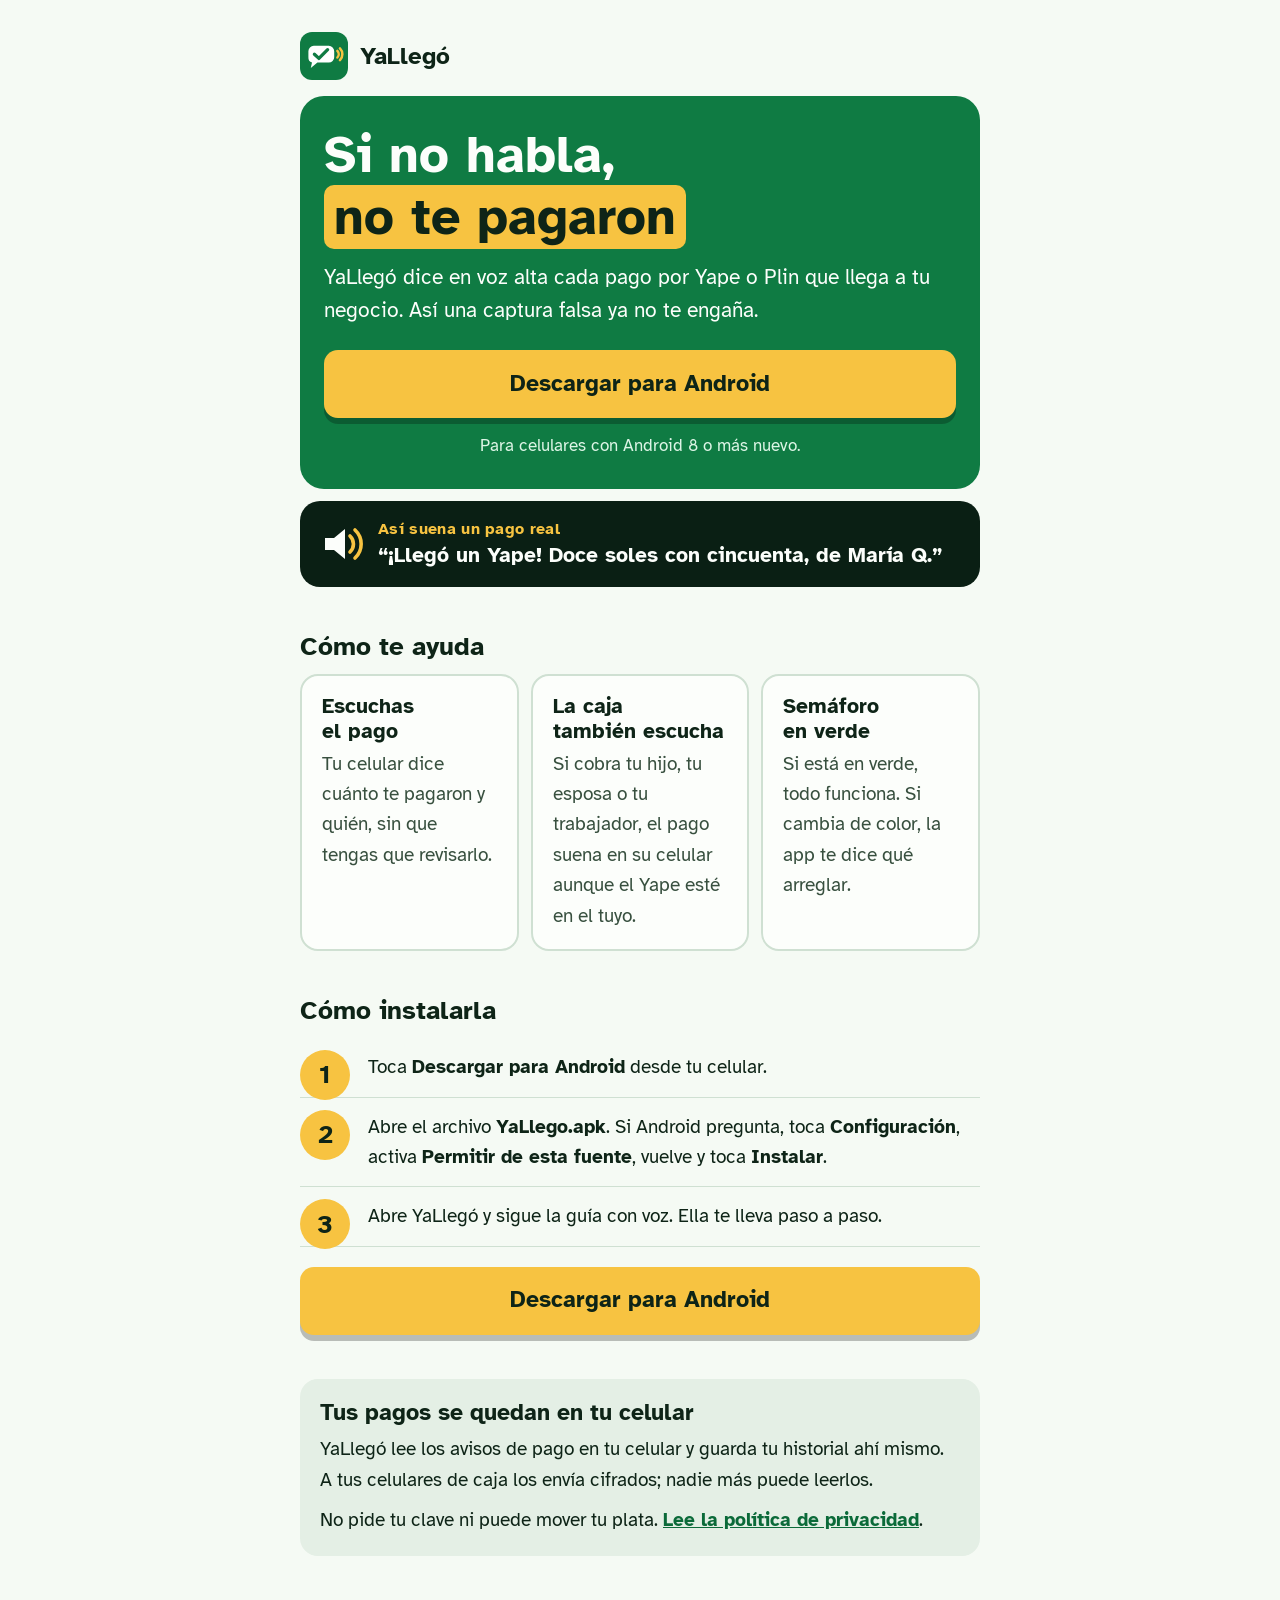
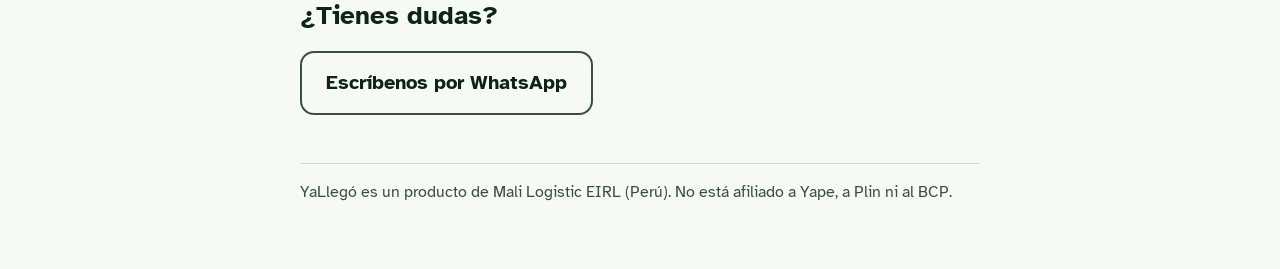
==== index.html @ d6e0ea01 "Web: aviso 'Ábrelo en Chrome' dentro de TikTok, Facebook o Instagram Co-Authored-By: Claude Opus 5.5" ====
<!doctype html>
<html lang="es-PE">
<head>
<meta charset="utf-8"><meta name="viewport" content="width=device-width,initial-scale=1">
<title>YaLlegó: escucha cada pago que llega a tu negocio</title>
<meta name="description" content="YaLlegó te avisa en voz alta cada pago por Yape o Plin, también en el celular de tu caja. Si no habla, no te pagaron.">
<meta name="theme-color" content="#0F7B43">
<meta property="og:type" content="website">
<meta property="og:locale" content="es_PE">
<meta property="og:title" content="YaLlegó: si no habla, no te pagaron">
<meta property="og:description" content="Tu celular dice en voz alta cada pago que llega a tu negocio, también en el celular de tu caja.">
<meta property="og:url" content="https://manoly24096.github.io/yapevoz-descargas/">
<meta property="og:image" content="https://manoly24096.github.io/yapevoz-descargas/compartir.png">
<meta property="og:image:width" content="1200"><meta property="og:image:height" content="630">
<meta name="twitter:card" content="summary_large_image">
<link rel="icon" href="icono.svg" type="image/svg+xml">
<link rel="preconnect" href="https://fonts.googleapis.com"><link rel="preconnect" href="https://fonts.gstatic.com" crossorigin><link href="https://fonts.googleapis.com/css2?family=Atkinson+Hyperlegible:wght@400;700&display=swap" rel="stylesheet">
<link rel="stylesheet" href="estilo.css">
</head>
<body><main>

<!-- Navegadores dentro de apps (TikTok, Facebook, Instagram…) bloquean la descarga del APK sin avisar. -->
<section id="dentro-app" class="dentro-app" hidden>
<h2>Ábrelo en Chrome para descargar</h2>
<p>Estás viendo esta página dentro de <b id="app-nombre">otra app</b>, y desde aquí Android no deja descargar YaLlegó.</p>
<a id="abrir-chrome" class="boton grande" href="#">Abrir en Chrome</a>
<button id="copiar-enlace" class="boton linea" type="button">Copiar enlace</button>
<p class="nota">¿No se abre? Toca <b>⋯</b> arriba a la derecha y elige <b>Abrir en el navegador</b>. O copia el enlace y pégalo en Chrome.</p>
</section>

<p class="marca">
<svg viewBox="14 14 80 80" aria-hidden="true"><rect x="14" y="14" width="80" height="80" rx="20" fill="#0F7B43"/><path fill="#fff" d="M37,37H62A9,9 0 0,1 71,46V56A9,9 0 0,1 62,65H43L32,74L34,65A9,9 0 0,1 28,56V46A9,9 0 0,1 37,37Z"/><path d="M38,51L45.5,58L60,43.5" fill="none" stroke="#0F7B43" stroke-width="5.5" stroke-linecap="round" stroke-linejoin="round"/><path d="M76.3,45.5A8,8 0 0,1 76.3,56.5M80.6,41.2A14,14 0 0,1 80.6,60.8" fill="none" stroke="#F7C341" stroke-width="4.2" stroke-linecap="round"/></svg>
YaLlegó
</p>

<section class="portada">
<h1>Si no habla, <span>no te pagaron</span></h1>
<p>YaLlegó dice en voz alta cada pago por Yape o Plin que llega a tu negocio. Así una captura falsa ya no te engaña.</p>
<a class="boton grande" href="https://github.com/manoly24096/yapevoz-descargas/releases/latest/download/YaLlego.apk">Descargar para Android</a>
<p class="nota">Para celulares con Android 8 o más nuevo.</p>
</section>

<div class="voz">
<svg viewBox="0 0 44 44" aria-hidden="true"><path d="M5 16h9l11-9v30l-11-9H5z" fill="#FCFEFB"/><path d="M30 14a11 11 0 0 1 0 16M35 8a19 19 0 0 1 0 28" fill="none" stroke="#F7C341" stroke-width="3.6" stroke-linecap="round"/></svg>
<p><small>Así suena un pago real</small>“¡Llegó un Yape! Doce soles con cincuenta, de María Q.”</p>
</div>

<h2>Cómo te ayuda</h2>
<ul class="puntos">
<li><h3>Escuchas el pago</h3><p>Tu celular dice cuánto te pagaron y quién, sin que tengas que revisarlo.</p></li>
<li><h3>La caja también escucha</h3><p>Si cobra tu hijo, tu esposa o tu trabajador, el pago suena en su celular aunque el Yape esté en el tuyo.</p></li>
<li><h3>Semáforo en verde</h3><p>Si está en verde, todo funciona. Si cambia de color, la app te dice qué arreglar.</p></li>
</ul>

<h2>Cómo instalarla</h2>
<ol class="pasos">
<li>Toca <b>Descargar para Android</b> desde tu celular.</li>
<li>Abre el archivo <b>YaLlego.apk</b>. Si Android pregunta, toca <b>Configuración</b>, activa <b>Permitir de esta fuente</b>, vuelve y toca <b>Instalar</b>.</li>
<li>Abre YaLlegó y sigue la guía con voz. Ella te lleva paso a paso.</li>
</ol>
<a class="boton grande" href="https://github.com/manoly24096/yapevoz-descargas/releases/latest/download/YaLlego.apk">Descargar para Android</a>

<section class="confianza">
<h2>Tus pagos se quedan en tu celular</h2>
<p>YaLlegó lee los avisos de pago en tu celular y guarda tu historial ahí mismo. A tus celulares de caja los envía cifrados; nadie más puede leerlos.</p>
<p>No pide tu clave ni puede mover tu plata. <a href="privacidad.html">Lee la política de privacidad</a>.</p>
</section>

<h2>¿Tienes dudas?</h2>
<a class="boton linea" href="https://wa.me/51921773497?text=Hola%2C%20quiero%20informaci%C3%B3n%20de%20YaLleg%C3%B3">Escríbenos por WhatsApp</a>

<footer>YaLlegó es un producto de Mali Logistic EIRL (Perú). No está afiliado a Yape, a Plin ni al BCP.</footer>
</main>
<script>
(function () {
  var ua = navigator.userAgent || '';
  if (!/Android/i.test(ua)) return;
  var apps = [[/musical_ly|Bytedance|TikTok|trill_/i, 'TikTok'], [/FBAN|FBAV|FB_IAB|FBIOS/i, 'Facebook'],
    [/Instagram/i, 'Instagram'], [/Snapchat/i, 'Snapchat'], [/\bLine\//i, 'LINE'], [/; wv\)/, 'otra app']];
  var nombre = null;
  for (var i = 0; i < apps.length; i++) if (apps[i][0].test(ua)) { nombre = apps[i][1]; break; }
  if (!nombre) return;

  var url = 'https://manoly24096.github.io/yapevoz-descargas/';
  var aviso = document.getElementById('dentro-app');
  document.getElementById('app-nombre').textContent = nombre;
  document.getElementById('abrir-chrome').href = 'intent://manoly24096.github.io/yapevoz-descargas/#Intent;scheme=https;package=com.android.chrome;S.browser_fallback_url=' + encodeURIComponent(url) + ';end';
  aviso.hidden = false;

  var copiar = document.getElementById('copiar-enlace');
  copiar.addEventListener('click', function () {
    var listo = function () { copiar.textContent = 'Enlace copiado ✓'; };
    if (navigator.clipboard) navigator.clipboard.writeText(url).then(listo, function () { prompt('Copia este enlace:', url); });
    else prompt('Copia este enlace:', url);
  });

  // Los botones de descarga llevan al aviso en vez de fallar en silencio.
  var botones = document.querySelectorAll('a[href$="YaLlego.apk"]');
  for (var j = 0; j < botones.length; j++) botones[j].addEventListener('click', function (e) {
    e.preventDefault();
    aviso.scrollIntoView({ behavior: 'smooth', block: 'start' });
  });
})();
</script>
</body></html>
---- estilo.css ----
:root{--papel:#F5FAF4;--superficie:#FCFEFB;--hundido:#E4EFE5;--tinta:#0E2417;--suave:#38503F;--verde:#0F7B43;--primario:#0B6A39;--hero:#F7C341;--linea:#CFE0D2;--noche:#0A1F14}
*{box-sizing:border-box}
html{-webkit-text-size-adjust:100%}
body{margin:0;background:var(--papel);color:var(--tinta);font:19px/1.6 "Atkinson Hyperlegible",system-ui,sans-serif}
main{max-width:720px;margin:0 auto;padding:20px 20px 64px}
h1,h2,h3{line-height:1.2;text-wrap:balance}
h2{font-size:26px;margin:44px 0 12px}
a{color:var(--primario);font-weight:700}
a:focus-visible{outline:3px solid var(--tinta);outline-offset:3px}
small,.nota{color:var(--suave)}
ul{padding-left:22px}li{margin:6px 0}
footer{margin-top:48px;border-top:1px solid var(--linea);padding-top:16px;color:var(--suave);font-size:16px}

/* Cabecera simple (política de privacidad) */
header{background:var(--verde);color:var(--superficie);border-radius:20px;padding:24px;margin-bottom:28px}
header h1{margin:0;font-size:32px}
header p{margin:6px 0 0}

/* Botones */
.boton{display:inline-flex;align-items:center;justify-content:center;gap:10px;min-height:56px;background:var(--primario);color:var(--superficie);text-decoration:none;padding:14px 24px;border-radius:14px;margin:8px 8px 0 0;font-size:20px}
.boton.grande{display:flex;width:100%;min-height:68px;font-size:23px;margin:0;background:var(--hero);color:var(--tinta);box-shadow:0 6px 0 rgba(0,0,0,.25)}
.boton.grande:active{transform:translateY(3px);box-shadow:0 3px 0 rgba(0,0,0,.25)}
.boton.linea{background:transparent;color:var(--tinta);border:2px solid var(--suave)}

/* Portada de la página principal */
.marca{display:flex;align-items:center;gap:12px;font-weight:700;font-size:24px;margin:0 0 16px}
.marca svg{width:48px;height:48px;flex:none}
.portada{background:var(--verde);color:var(--superficie);border-radius:24px;padding:28px 24px 30px;margin:0 0 12px}
.portada h1{font-size:clamp(36px,10vw,52px);margin:0 0 12px}
.portada h1 span{background:var(--hero);color:var(--tinta);border-radius:10px;padding:0 10px;box-decoration-break:clone;-webkit-box-decoration-break:clone}
.portada p{margin:0 0 22px;font-size:21px}
.portada .nota{color:#DDF5E6;font-size:17px;margin:14px 0 0;text-align:center}

/* Voz de la app */
.voz{display:flex;gap:14px;align-items:center;background:var(--noche);color:var(--superficie);border-radius:20px;padding:18px 20px;margin:0 0 8px}
.voz svg{width:44px;height:44px;flex:none}
.voz p{margin:0;font-size:21px;font-weight:700;line-height:1.35}
.voz small{display:block;color:var(--hero);font-size:16px;font-weight:700;letter-spacing:.02em}

/* Cómo funciona */
.puntos{list-style:none;padding:0;margin:0;display:grid;gap:12px}
.puntos li{margin:0;background:var(--superficie);border:2px solid var(--linea);border-radius:18px;padding:18px 20px}
.puntos h3{margin:0 0 4px;font-size:21px}
.puntos p{margin:0;color:var(--suave)}

/* Pasos de instalación */
.pasos{list-style:none;padding:0;margin:0 0 20px;counter-reset:paso}
.pasos li{counter-increment:paso;position:relative;margin:0;padding:14px 0 14px 68px;border-bottom:1px solid var(--linea)}
.pasos li::before{content:counter(paso);position:absolute;left:0;top:12px;width:50px;height:50px;border-radius:50%;background:var(--hero);color:var(--tinta);font-weight:700;font-size:26px;display:flex;align-items:center;justify-content:center}

/* Bloque de confianza */
.confianza{background:var(--hundido);border-radius:18px;padding:20px;margin-top:44px}
.confianza h2{margin:0 0 8px;font-size:23px}
.confianza p{margin:0 0 10px}
.confianza p:last-child{margin:0}

@media (min-width:640px){.puntos{grid-template-columns:repeat(3,1fr)}main{padding-top:32px}}

/* Aviso: la página se abrió dentro de TikTok, Facebook, etc. (ahí no se puede descargar el APK) */
.dentro-app{background:var(--hero);color:var(--tinta);border-radius:20px;padding:20px;margin:0 0 20px}
.dentro-app h2{margin:0 0 8px;font-size:24px}
.dentro-app p{margin:0 0 14px}
.dentro-app .boton.grande{background:var(--noche);color:var(--superficie)}
.dentro-app .boton.linea{display:flex;width:100%;margin:12px 0 0;font:inherit;font-weight:700;cursor:pointer;border-color:var(--tinta)}
.dentro-app .nota{color:var(--tinta);font-size:17px;margin:14px 0 0}
.dentro-app[hidden]{display:none}
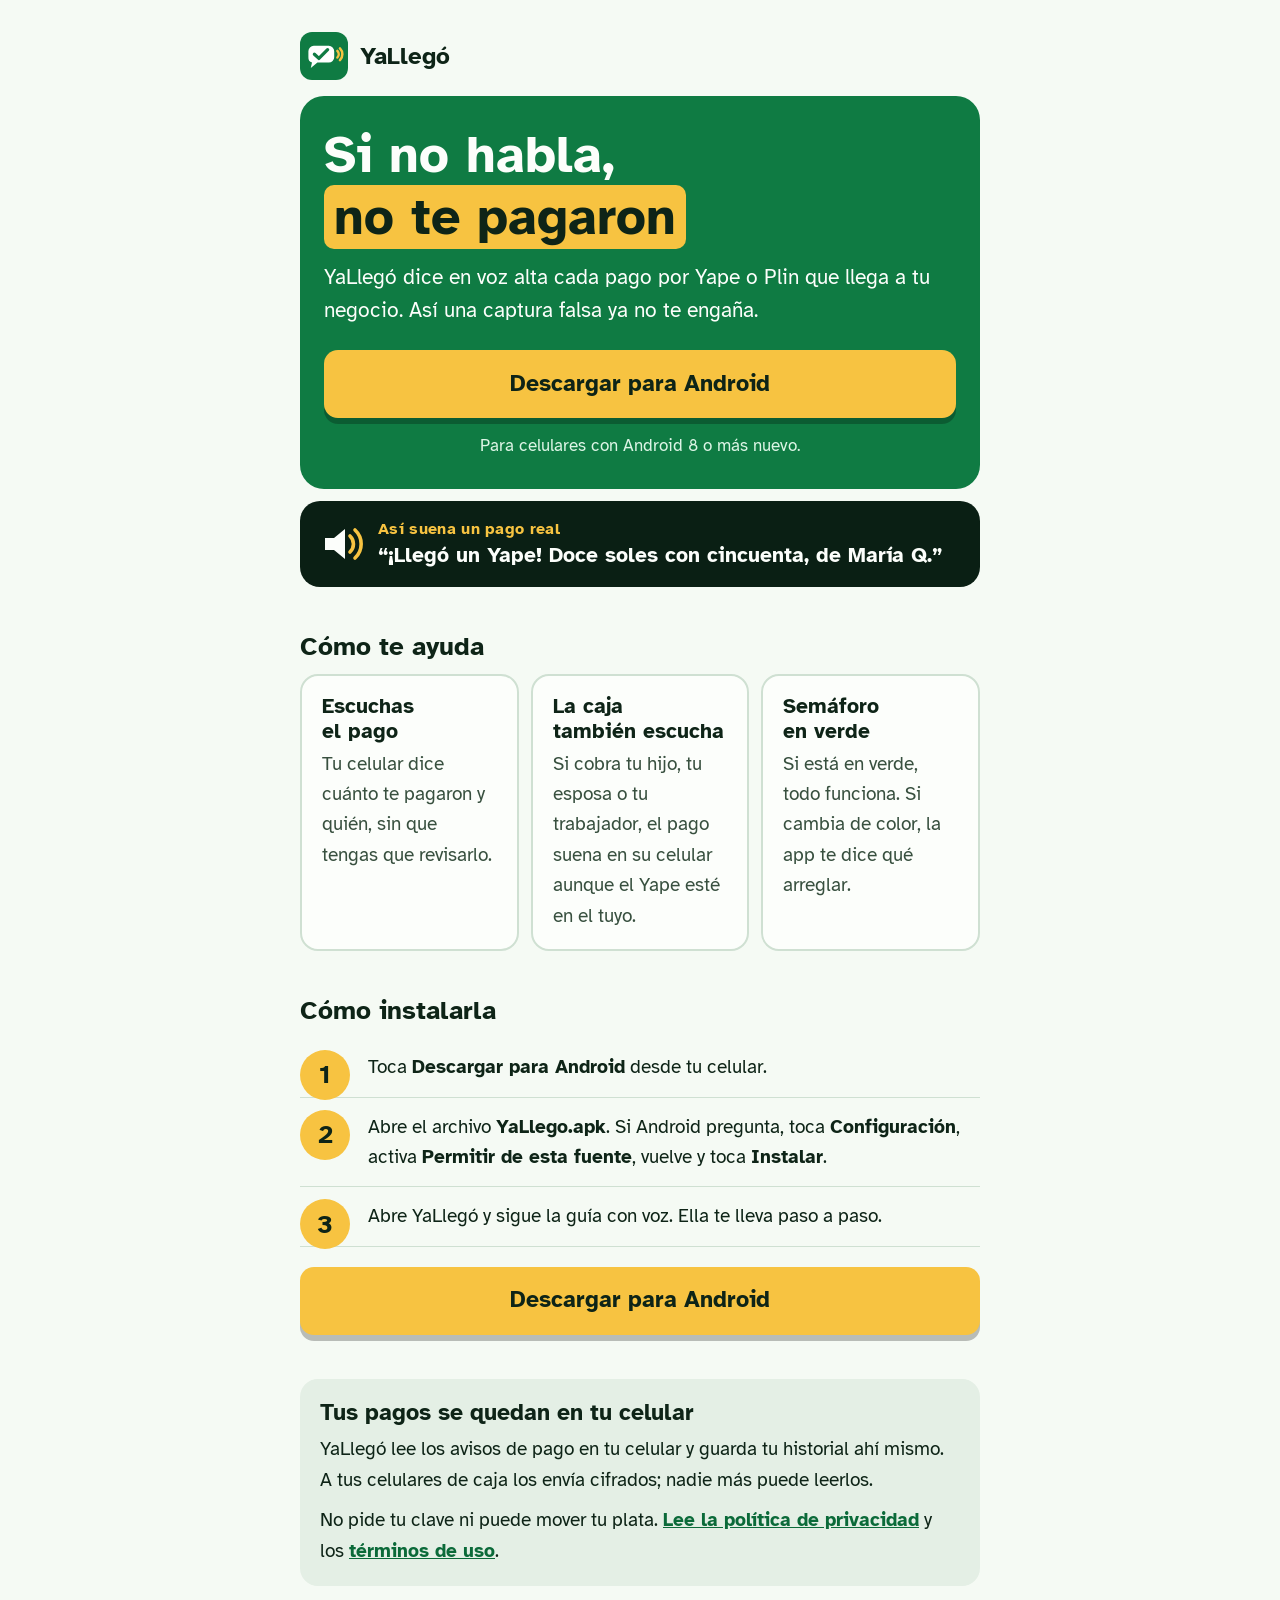
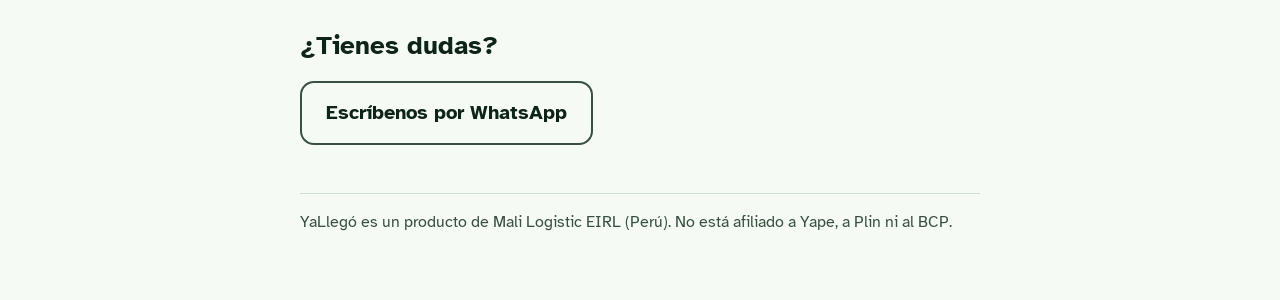
==== commit 3df8f4a1: "Términos de uso de YaLlegó y enlaces desde privacidad y portada Co-Authored-By: Claude Opus 5.5 <nor" ====
--- a/index.html
+++ b/index.html
@@ -22,7 +22,7 @@
 <!-- Navegadores dentro de apps (TikTok, Facebook, Instagram…) bloquean la descarga del APK sin avisar. -->
 <section id="dentro-app" class="dentro-app" hidden>
 <h2>Ábrelo en Chrome para descargar</h2>
-<p>Estás viendo esta página dentro de <b id="app-nombre">otra app</b>, y desde aquí Android no deja descargar YaLlegó.</p>
+<p id="aviso-texto">Estás viendo esta página dentro de <b id="app-nombre">otra app</b>, y desde aquí Android no deja descargar YaLlegó.</p>
 <a id="abrir-chrome" class="boton grande" href="#">Abrir en Chrome</a>
 <button id="copiar-enlace" class="boton linea" type="button">Copiar enlace</button>
 <p class="nota">¿No se abre? Toca <b>⋯</b> arriba a la derecha y elige <b>Abrir en el navegador</b>. O copia el enlace y pégalo en Chrome.</p>
@@ -63,7 +63,7 @@
 <section class="confianza">
 <h2>Tus pagos se quedan en tu celular</h2>
 <p>YaLlegó lee los avisos de pago en tu celular y guarda tu historial ahí mismo. A tus celulares de caja los envía cifrados; nadie más puede leerlos.</p>
-<p>No pide tu clave ni puede mover tu plata. <a href="privacidad.html">Lee la política de privacidad</a>.</p>
+<p>No pide tu clave ni puede mover tu plata. <a href="privacidad.html">Lee la política de privacidad</a> y los <a href="terminos.html">términos de uso</a>.</p>
 </section>
 
 <h2>¿Tienes dudas?</h2>
@@ -74,31 +74,49 @@
 <script>
 (function () {
   var ua = navigator.userAgent || '';
-  if (!/Android/i.test(ua)) return;
-  var apps = [[/musical_ly|Bytedance|TikTok|trill_/i, 'TikTok'], [/FBAN|FBAV|FB_IAB|FBIOS/i, 'Facebook'],
-    [/Instagram/i, 'Instagram'], [/Snapchat/i, 'Snapchat'], [/\bLine\//i, 'LINE'], [/; wv\)/, 'otra app']];
-  var nombre = null;
-  for (var i = 0; i < apps.length; i++) if (apps[i][0].test(ua)) { nombre = apps[i][1]; break; }
-  if (!nombre) return;
-
   var url = 'https://manoly24096.github.io/yapevoz-descargas/';
   var aviso = document.getElementById('dentro-app');
-  document.getElementById('app-nombre').textContent = nombre;
+  var titulo = aviso.querySelector('h2');
+  var texto = document.getElementById('aviso-texto');
+
+  // Diagnóstico: abrir la web con #ua muestra cómo se identifica el navegador (para soporte).
+  if (location.hash === '#ua') {
+    var d = document.createElement('p'); d.className = 'nota'; d.style.wordBreak = 'break-all';
+    d.textContent = ua; document.querySelector('main').prepend(d);
+  }
+  if (!/Android/i.test(ua)) return;
+
   document.getElementById('abrir-chrome').href = 'intent://manoly24096.github.io/yapevoz-descargas/#Intent;scheme=https;package=com.android.chrome;S.browser_fallback_url=' + encodeURIComponent(url) + ';end';
-  aviso.hidden = false;
-
   var copiar = document.getElementById('copiar-enlace');
   copiar.addEventListener('click', function () {
     var listo = function () { copiar.textContent = 'Enlace copiado ✓'; };
     if (navigator.clipboard) navigator.clipboard.writeText(url).then(listo, function () { prompt('Copia este enlace:', url); });
     else prompt('Copia este enlace:', url);
   });
+  function mostrar() { aviso.hidden = false; aviso.scrollIntoView({ behavior: 'smooth', block: 'start' }); }
 
-  // Los botones de descarga llevan al aviso en vez de fallar en silencio.
+  // 1) Navegador dentro de una app conocida: se avisa desde el inicio y Descargar lleva al aviso.
+  var apps = [[/musical_ly|Bytedance|TikTok|trill_|aweme/i, 'TikTok'], [/FBAN|FBAV|FB_IAB|FBIOS/i, 'Facebook'],
+    [/Instagram/i, 'Instagram'], [/Snapchat/i, 'Snapchat'], [/\bLine\//i, 'LINE'], [/; wv\)/, 'otra app']];
+  var nombre = null;
+  for (var i = 0; i < apps.length; i++) if (apps[i][0].test(ua)) { nombre = apps[i][1]; break; }
   var botones = document.querySelectorAll('a[href$="YaLlego.apk"]');
-  for (var j = 0; j < botones.length; j++) botones[j].addEventListener('click', function (e) {
-    e.preventDefault();
-    aviso.scrollIntoView({ behavior: 'smooth', block: 'start' });
+  if (nombre) {
+    document.getElementById('app-nombre').textContent = nombre;
+    aviso.hidden = false;
+    for (var j = 0; j < botones.length; j++) botones[j].addEventListener('click', function (e) { e.preventDefault(); mostrar(); });
+    return;
+  }
+
+  // 2) Si no se reconoce el navegador: tras tocar Descargar, si a los 4 s la página sigue a la vista,
+  //    se ofrece la misma ayuda (en Chrome normal la descarga ya empezó y el aviso no estorba).
+  for (var k = 0; k < botones.length; k++) botones[k].addEventListener('click', function () {
+    setTimeout(function () {
+      if (document.visibilityState !== 'visible' || !aviso.hidden) return;
+      titulo.textContent = '¿No empezó la descarga?';
+      texto.innerHTML = 'Si estás dentro de TikTok, Facebook o Instagram, ábrelo en Chrome: desde esas apps Android no deja descargar YaLlegó. Si la descarga sí empezó, ignora este aviso.';
+      mostrar();
+    }, 4000);
   });
 })();
 </script>
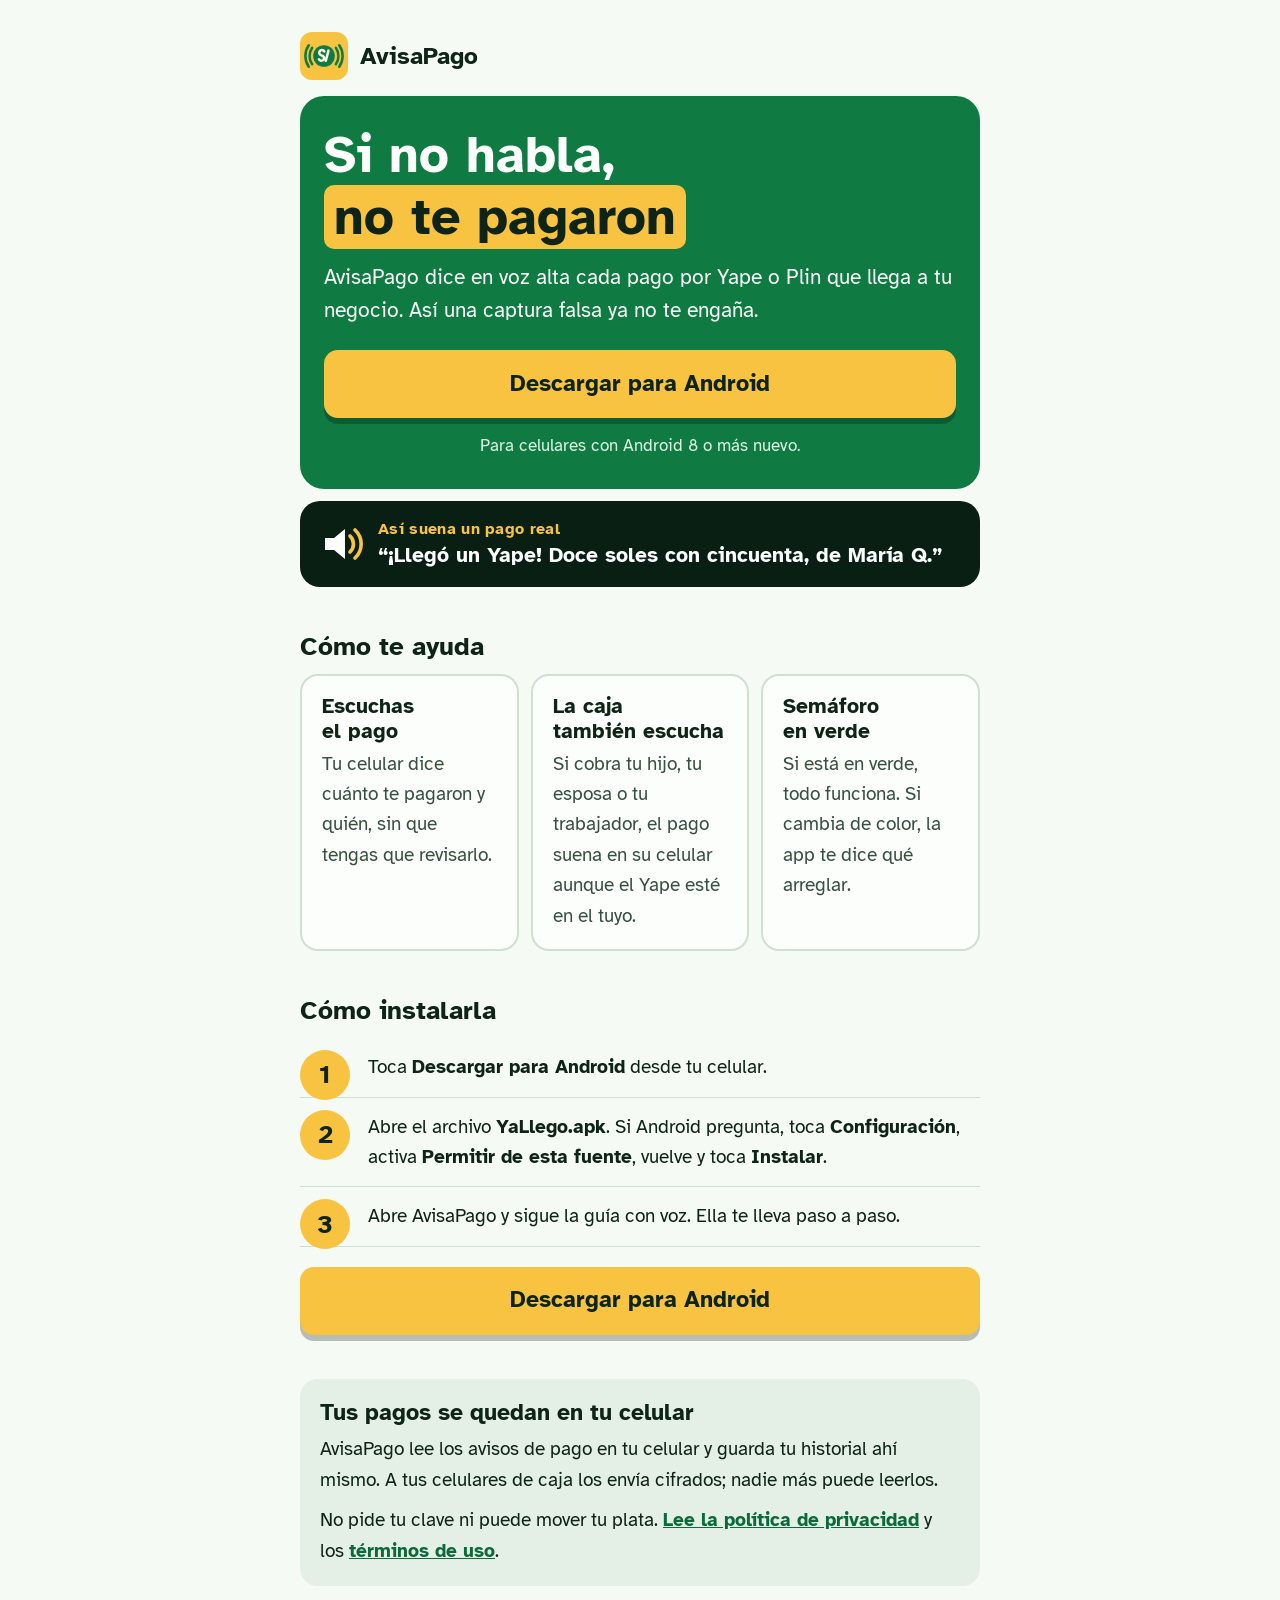
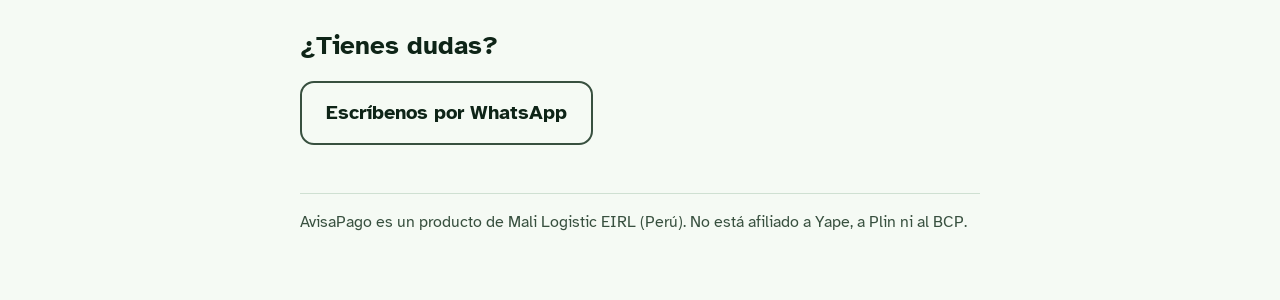
==== commit 4ff0599a: "Nuevo nombre: AvisaPago (antes YaLlegó) y logo nuevo Los enlaces de descarga (YaLlego.apk) no cambia" ====
--- a/index.html
+++ b/index.html
@@ -2,12 +2,12 @@
 <html lang="es-PE">
 <head>
 <meta charset="utf-8"><meta name="viewport" content="width=device-width,initial-scale=1">
-<title>YaLlegó: escucha cada pago que llega a tu negocio</title>
-<meta name="description" content="YaLlegó te avisa en voz alta cada pago por Yape o Plin, también en el celular de tu caja. Si no habla, no te pagaron.">
+<title>AvisaPago: escucha cada pago que llega a tu negocio</title>
+<meta name="description" content="AvisaPago te avisa en voz alta cada pago por Yape o Plin, también en el celular de tu caja. Si no habla, no te pagaron.">
 <meta name="theme-color" content="#0F7B43">
 <meta property="og:type" content="website">
 <meta property="og:locale" content="es_PE">
-<meta property="og:title" content="YaLlegó: si no habla, no te pagaron">
+<meta property="og:title" content="AvisaPago: si no habla, no te pagaron">
 <meta property="og:description" content="Tu celular dice en voz alta cada pago que llega a tu negocio, también en el celular de tu caja.">
 <meta property="og:url" content="https://manoly24096.github.io/yapevoz-descargas/">
 <meta property="og:image" content="https://manoly24096.github.io/yapevoz-descargas/compartir.png">
@@ -22,22 +22,23 @@
 <!-- Navegadores dentro de apps (TikTok, Facebook, Instagram…) bloquean la descarga del APK sin avisar. -->
 <section id="dentro-app" class="dentro-app" hidden>
 <h2>Ábrelo en Chrome para descargar</h2>
-<p id="aviso-texto">Estás viendo esta página dentro de <b id="app-nombre">otra app</b>, y desde aquí Android no deja descargar YaLlegó.</p>
+<p id="aviso-texto">Estás viendo esta página dentro de <b id="app-nombre">otra app</b>, y desde aquí Android no deja descargar AvisaPago.</p>
 <a id="abrir-chrome" class="boton grande" href="#">Abrir en Chrome</a>
 <button id="copiar-enlace" class="boton linea" type="button">Copiar enlace</button>
 <p class="nota">¿No se abre? Toca <b>⋯</b> arriba a la derecha y elige <b>Abrir en el navegador</b>. O copia el enlace y pégalo en Chrome.</p>
 </section>
 
 <p class="marca">
-<svg viewBox="14 14 80 80" aria-hidden="true"><rect x="14" y="14" width="80" height="80" rx="20" fill="#0F7B43"/><path fill="#fff" d="M37,37H62A9,9 0 0,1 71,46V56A9,9 0 0,1 62,65H43L32,74L34,65A9,9 0 0,1 28,56V46A9,9 0 0,1 37,37Z"/><path d="M38,51L45.5,58L60,43.5" fill="none" stroke="#0F7B43" stroke-width="5.5" stroke-linecap="round" stroke-linejoin="round"/><path d="M76.3,45.5A8,8 0 0,1 76.3,56.5M80.6,41.2A14,14 0 0,1 80.6,60.8" fill="none" stroke="#F7C341" stroke-width="4.2" stroke-linecap="round"/></svg>
-YaLlegó
+<svg viewBox="14 14 80 80" aria-hidden="true"><rect x="14" y="14" width="80" height="80" rx="20" fill="#F7C341"/><path fill="#0F7B43" d="M54,36A18,18 0 1,1 54,72A18,18 0 1,1 54,36Z"/><path d="M54.5,46.5A4.5,4.5 0 1,0 50,53A4.5,4.5 0 1,1 45.5,59.5M57,62L61.5,45" fill="none" stroke="#FFF8E7" stroke-width="4.2" stroke-linecap="round" stroke-linejoin="round"/><path d="M73.7,40.2A24,24 0 0,1 73.7,67.8M79.4,36.2A31,31 0 0,1 79.4,71.8M34.3,40.2A24,24 0 0,0 34.3,67.8M28.6,36.2A31,31 0 0,0 28.6,71.8" fill="none" stroke="#0F7B43" stroke-width="4.2" stroke-linecap="round"/></svg>
+AvisaPago
 </p>
 
 <section class="portada">
 <h1>Si no habla, <span>no te pagaron</span></h1>
-<p>YaLlegó dice en voz alta cada pago por Yape o Plin que llega a tu negocio. Así una captura falsa ya no te engaña.</p>
+<p>AvisaPago dice en voz alta cada pago por Yape o Plin que llega a tu negocio. Así una captura falsa ya no te engaña.</p>
 <a class="boton grande" href="https://github.com/manoly24096/yapevoz-descargas/releases/latest/download/YaLlego.apk">Descargar para Android</a>
 <p class="nota">Para celulares con Android 8 o más nuevo.</p>
+<p class="nota" id="desde-app" hidden><a href="#dentro-app" id="ver-ayuda">¿Lo abriste desde TikTok, Facebook o Instagram? Toca aquí</a></p>
 </section>
 
 <div class="voz">
@@ -56,20 +57,20 @@
 <ol class="pasos">
 <li>Toca <b>Descargar para Android</b> desde tu celular.</li>
 <li>Abre el archivo <b>YaLlego.apk</b>. Si Android pregunta, toca <b>Configuración</b>, activa <b>Permitir de esta fuente</b>, vuelve y toca <b>Instalar</b>.</li>
-<li>Abre YaLlegó y sigue la guía con voz. Ella te lleva paso a paso.</li>
+<li>Abre AvisaPago y sigue la guía con voz. Ella te lleva paso a paso.</li>
 </ol>
 <a class="boton grande" href="https://github.com/manoly24096/yapevoz-descargas/releases/latest/download/YaLlego.apk">Descargar para Android</a>
 
 <section class="confianza">
 <h2>Tus pagos se quedan en tu celular</h2>
-<p>YaLlegó lee los avisos de pago en tu celular y guarda tu historial ahí mismo. A tus celulares de caja los envía cifrados; nadie más puede leerlos.</p>
+<p>AvisaPago lee los avisos de pago en tu celular y guarda tu historial ahí mismo. A tus celulares de caja los envía cifrados; nadie más puede leerlos.</p>
 <p>No pide tu clave ni puede mover tu plata. <a href="privacidad.html">Lee la política de privacidad</a> y los <a href="terminos.html">términos de uso</a>.</p>
 </section>
 
 <h2>¿Tienes dudas?</h2>
 <a class="boton linea" href="https://wa.me/51921773497?text=Hola%2C%20quiero%20informaci%C3%B3n%20de%20YaLleg%C3%B3">Escríbenos por WhatsApp</a>
 
-<footer>YaLlegó es un producto de Mali Logistic EIRL (Perú). No está afiliado a Yape, a Plin ni al BCP.</footer>
+<footer>AvisaPago es un producto de Mali Logistic EIRL (Perú). No está afiliado a Yape, a Plin ni al BCP.</footer>
 </main>
 <script>
 (function () {
@@ -95,6 +96,17 @@
   });
   function mostrar() { aviso.hidden = false; aviso.scrollIntoView({ behavior: 'smooth', block: 'start' }); }
 
+  // 0) Enlace fijo bajo el botón (siempre en Android): no depende de reconocer el navegador.
+  var desde = document.getElementById('desde-app');
+  desde.hidden = false;
+  function generico(t, extra) {
+    titulo.textContent = t;
+    texto.textContent = 'Desde TikTok, Facebook o Instagram Android no deja descargar AvisaPago. Ábrelo en Chrome y toca Descargar ahí.' + (extra || '');
+  }
+  document.getElementById('ver-ayuda').addEventListener('click', function (e) {
+    e.preventDefault(); desde.hidden = true; generico('Ábrelo en Chrome para descargar'); mostrar();
+  });
+
   // 1) Navegador dentro de una app conocida: se avisa desde el inicio y Descargar lleva al aviso.
   var apps = [[/musical_ly|Bytedance|TikTok|trill_|aweme/i, 'TikTok'], [/FBAN|FBAV|FB_IAB|FBIOS/i, 'Facebook'],
     [/Instagram/i, 'Instagram'], [/Snapchat/i, 'Snapchat'], [/\bLine\//i, 'LINE'], [/; wv\)/, 'otra app']];
@@ -103,6 +115,7 @@
   var botones = document.querySelectorAll('a[href$="YaLlego.apk"]');
   if (nombre) {
     document.getElementById('app-nombre').textContent = nombre;
+    desde.hidden = true;
     aviso.hidden = false;
     for (var j = 0; j < botones.length; j++) botones[j].addEventListener('click', function (e) { e.preventDefault(); mostrar(); });
     return;
@@ -113,8 +126,8 @@
   for (var k = 0; k < botones.length; k++) botones[k].addEventListener('click', function () {
     setTimeout(function () {
       if (document.visibilityState !== 'visible' || !aviso.hidden) return;
-      titulo.textContent = '¿No empezó la descarga?';
-      texto.innerHTML = 'Si estás dentro de TikTok, Facebook o Instagram, ábrelo en Chrome: desde esas apps Android no deja descargar YaLlegó. Si la descarga sí empezó, ignora este aviso.';
+      generico('¿No empezó la descarga?', ' Si la descarga sí empezó, ignora este aviso.');
+      desde.hidden = true;
       mostrar();
     }, 4000);
   });
--- a/estilo.css
+++ b/estilo.css
@@ -64,3 +64,4 @@
 .dentro-app .boton.linea{display:flex;width:100%;margin:12px 0 0;font:inherit;font-weight:700;cursor:pointer;border-color:var(--tinta)}
 .dentro-app .nota{color:var(--tinta);font-size:17px;margin:14px 0 0}
 .dentro-app[hidden]{display:none}
+.portada .nota a{color:var(--superficie);text-decoration:underline;text-underline-offset:3px}
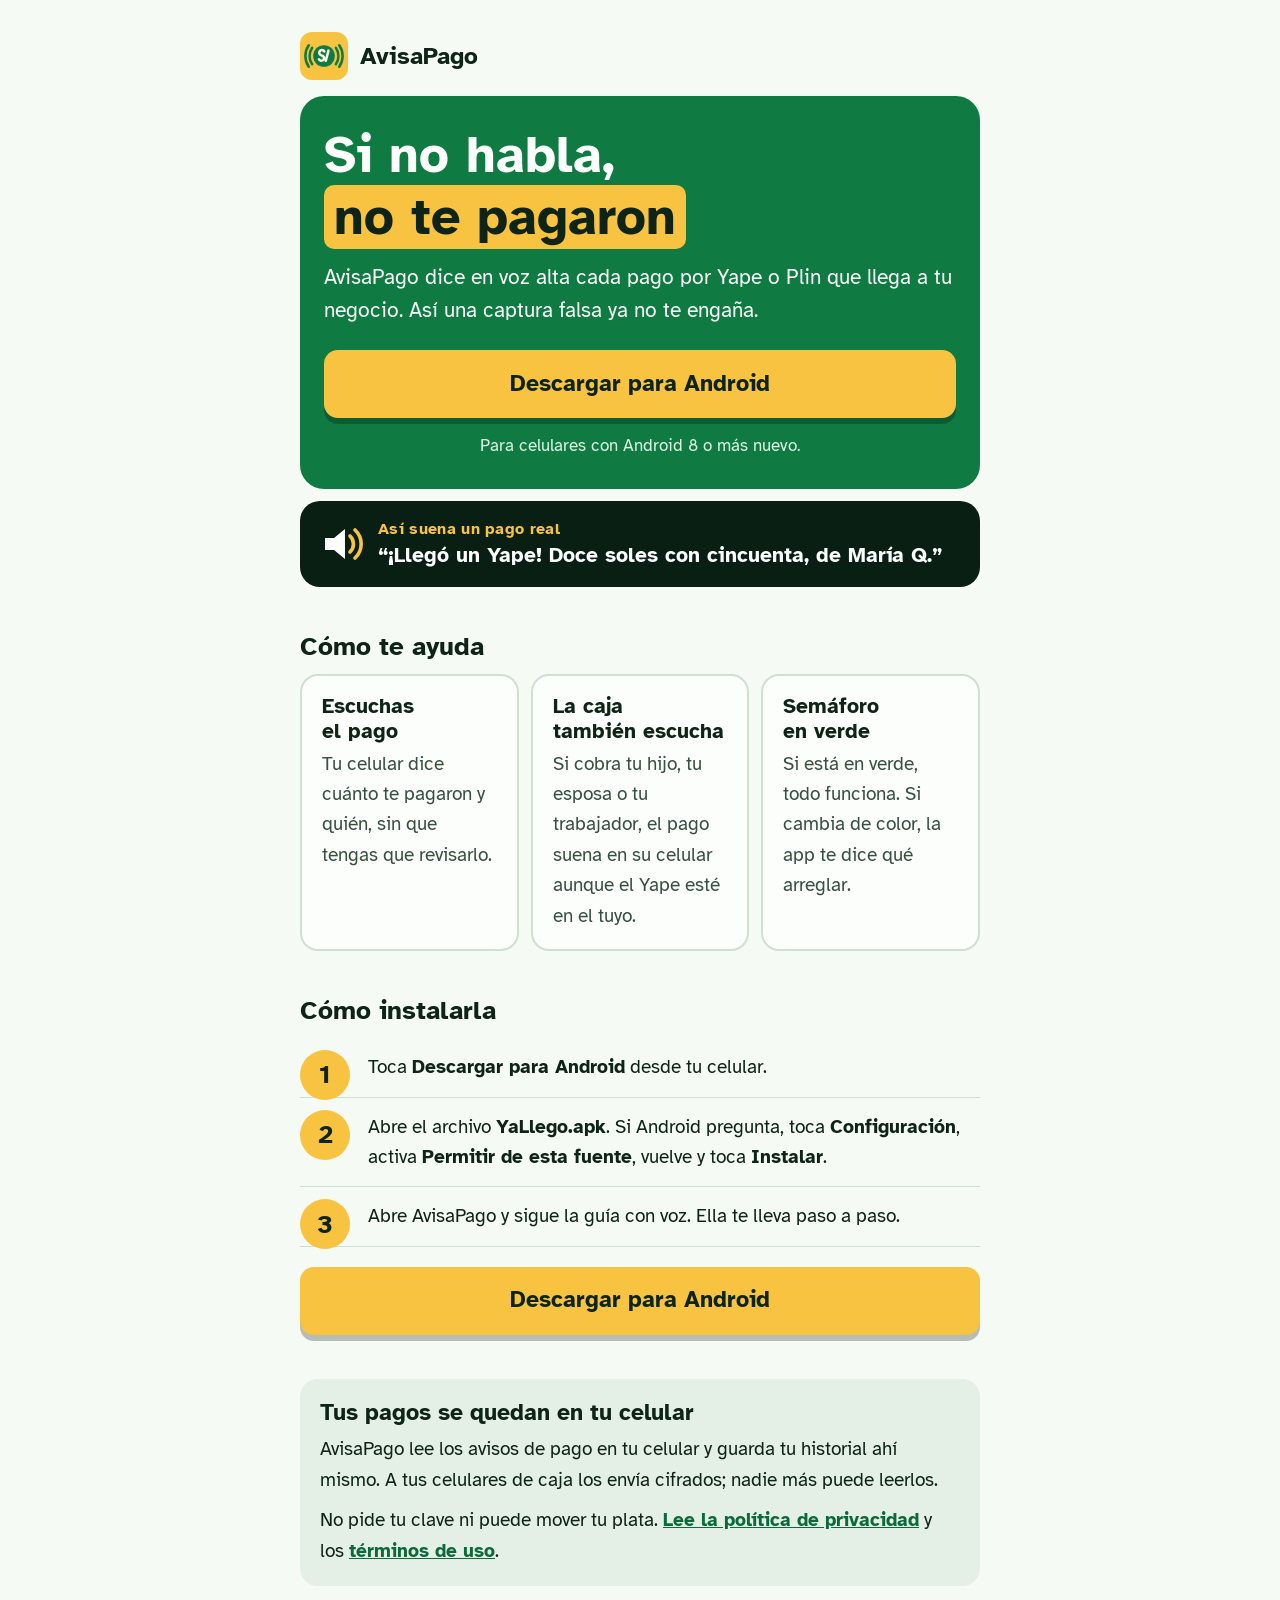
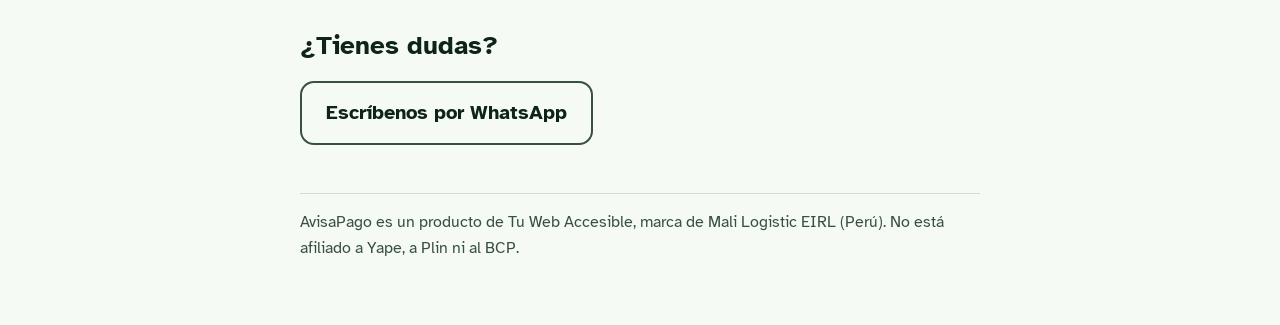
==== commit 2a24dd9a: "El mismo nombre en todas las páginas: Tu Web Accesible, marca de Mali Logistic EIRL Co-Authored-By: " ====
--- a/index.html
+++ b/index.html
@@ -70,7 +70,7 @@
 <h2>¿Tienes dudas?</h2>
 <a class="boton linea" href="https://wa.me/51921773497?text=Hola%2C%20quiero%20informaci%C3%B3n%20de%20YaLleg%C3%B3">Escríbenos por WhatsApp</a>
 
-<footer>AvisaPago es un producto de Mali Logistic EIRL (Perú). No está afiliado a Yape, a Plin ni al BCP.</footer>
+<footer>AvisaPago es un producto de Tu Web Accesible, marca de Mali Logistic EIRL (Perú). No está afiliado a Yape, a Plin ni al BCP.</footer>
 </main>
 <script>
 (function () {
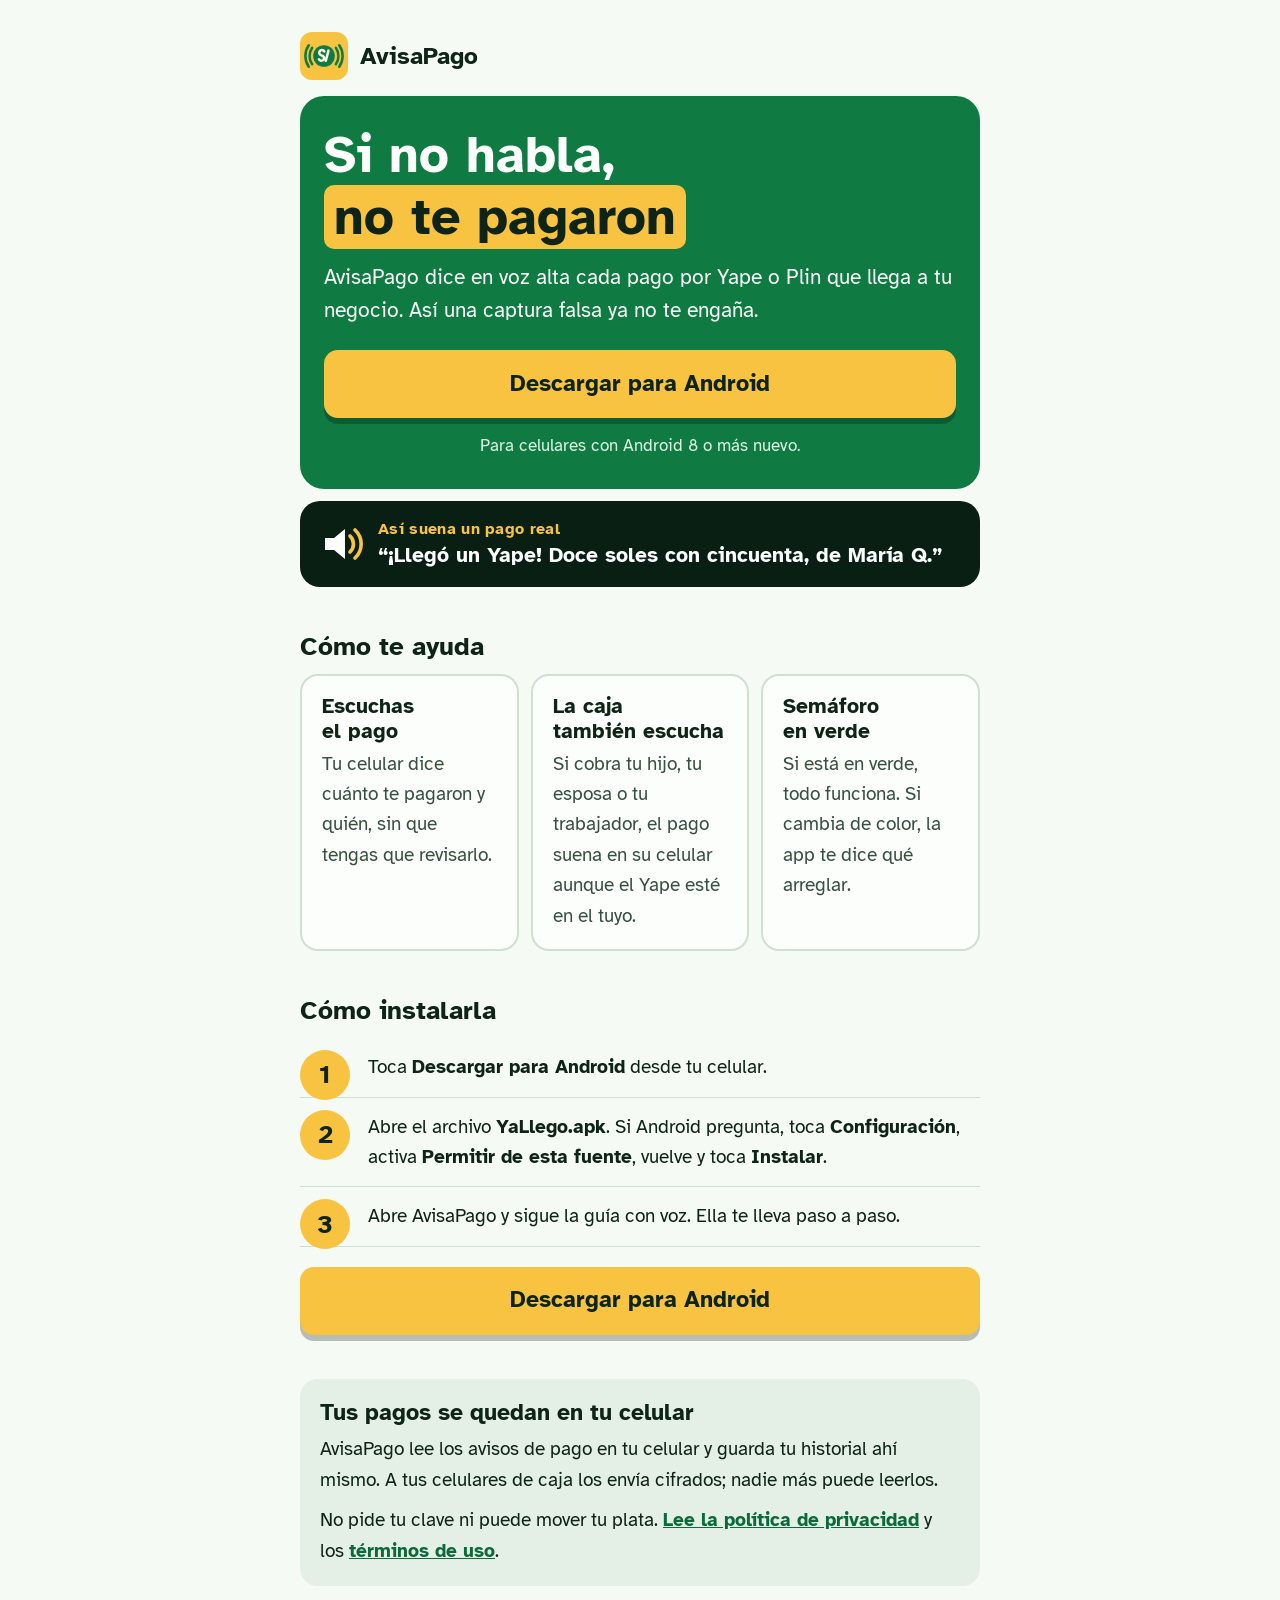
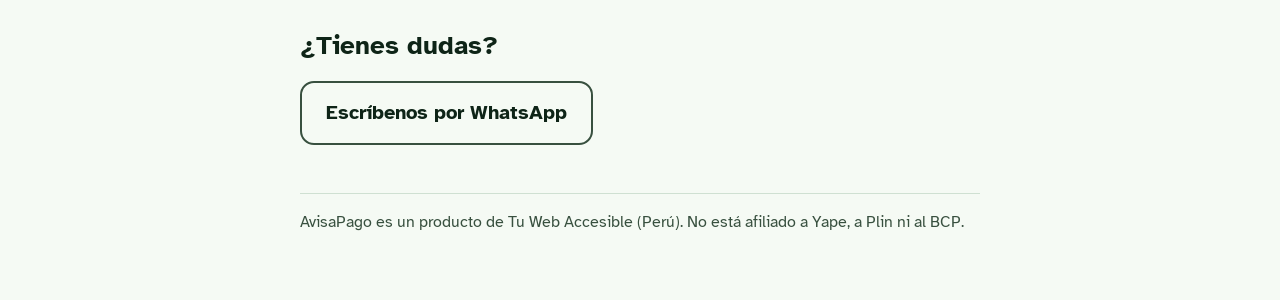
==== commit 5fb15677: "Responsable: Manuel Prado Contreras (Tu Web Accesible); términos vigentes desde el 1 de diciembre Co" ====
--- a/index.html
+++ b/index.html
@@ -70,7 +70,7 @@
 <h2>¿Tienes dudas?</h2>
 <a class="boton linea" href="https://wa.me/51921773497?text=Hola%2C%20quiero%20informaci%C3%B3n%20de%20YaLleg%C3%B3">Escríbenos por WhatsApp</a>
 
-<footer>AvisaPago es un producto de Tu Web Accesible, marca de Mali Logistic EIRL (Perú). No está afiliado a Yape, a Plin ni al BCP.</footer>
+<footer>AvisaPago es un producto de Tu Web Accesible (Perú). No está afiliado a Yape, a Plin ni al BCP.</footer>
 </main>
 <script>
 (function () {
